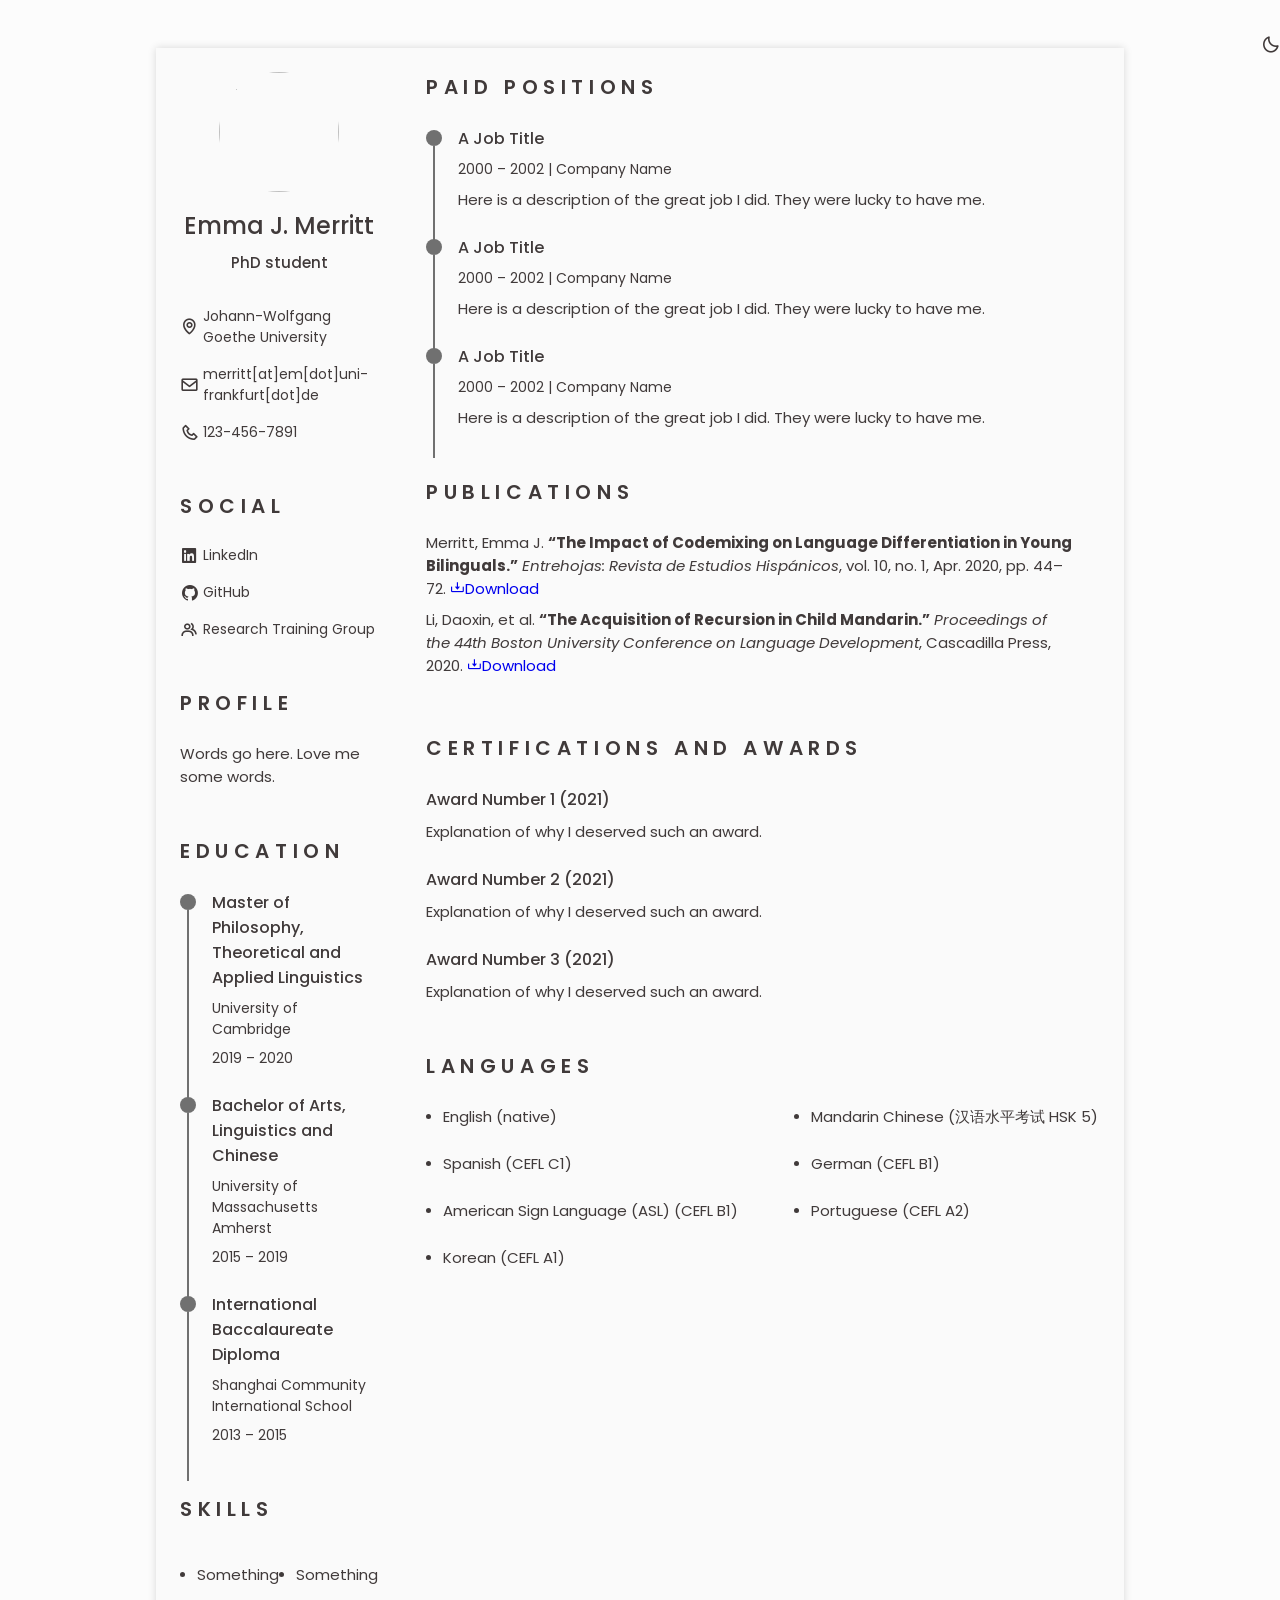
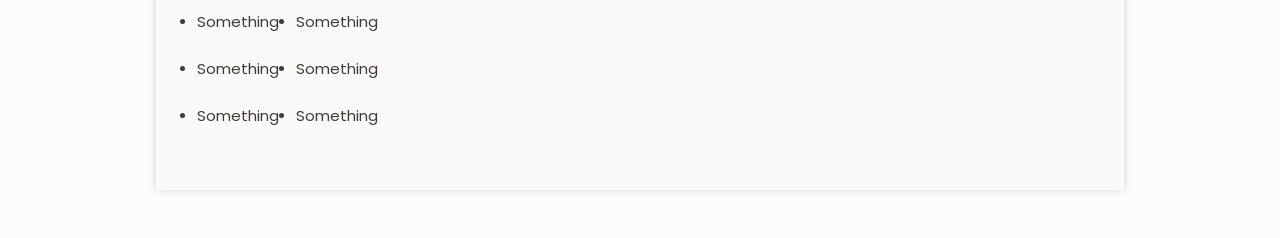
==== index.html @ 410fd9c3 "deleted assets folder" ====
<!DOCTYPE html>
  <html lang="en">
  <head>
    <meta charset="utf-8">
    <meta name="viewport" content="width=device-width, initial-scale= ">
    <!--BOX ICONS-->
    <link rel="stylesheet" href="https://cdn.jsdelivr.net/npm/boxicons@latest/css/boxicons.min.css">

    <!--LOCAL CSS-->
    <link rel="stylesheet" href="style.css">

    <!--GOOGLE FONTS-->
    <link rel="stylesheet" href="https://fonts.googleapis.com/css?family=Sofia">

    <title>Emma J. Merritt</title>
  </head>
  <body>
    <!---HEADER------->
    <header class="l-header" id="header">
      <nav class="nav bd-container">
        <a href="#" class="nav__logo">Emma J. Merritt</a>
        <!--NAV MENU-->
        <div class="nav__menu" id="nav-menu">
          <ul class="nav__list">

            <li class="nav__item">
              <a href="#home" class="nav__link active-link">
                <i class='bx bx-home nav__icon' ></i>Home
              </a>
            </li>

            <li class="nav__item">
              <a href="#profile" class="nav__link">
                <i class='bx bx-user nav__icon'></i>Profile
              </a>
            </li>

            <li class="nav__item">
              <a href="#education" class="nav__link">
                <i class='bx bx-book-bookmark nav__icon'></i>Education
              </a>
            </li>
            <li class="nav__item">
              <a href="#skills" class="nav__link">
                <i class='bx bx-receipt nav__icon' ></i>Skills
              </a>
            </li>

            <li class="nav__item">
              <a href="#experience" class="nav__link">
                <i class='bx bx-briefcase-alt nav__icon' ></i>Experience
              </a>
            </li>

            <li class="nav__item">
              <a href="#certificates" class="nav__link">
                <i class='bx bx-award nav__icon' ></i>Certificates
              </a>
            </li>

            <li class="nav__item">
              <a href="#references" class="nav__link">
                <i class='bx bx-link-external nav__icon' ></i>References
              </a>
            </li>
          </ul>
        </div>

        <div class="nav__toggle" id="nav-toggle">
          <i class='bx bx-grid-alt' ></i>
        </div>
      </nav>
    </header>

    <main class="1-main bd-container">
      <!---everything within div.resume goes into the PDF--->
      <div class="resume">
        <div class="resume__left">
          <!---HOME--->
            <section class="home" id="home">
              <div class="home__container section bd-grid">
                <div class="home__data bd-grid">
                  <img src="sheep.jpg" alt="" class="home__img">
                  <h1 class="home__title">Emma J. Merritt</h1>
                  <h3 class="home__profession">PhD student</h3>
                  <!---button--->
                  <div>
                    <a download="" href="Merritt_CV.pdf" class="home__button-mobile">Download</a>
                  </div>
                </div>

                <div class="home__address bd-grid">
                  <span class="home__information">
                    <i class="bx bx-map home__icon"></i>Johann-Wolfgang Goethe University
                  </span>
                  <span class="home__information">
                    <i class="bx bx-envelope home__icon"></i>merritt[at]em[dot]uni-frankfurt[dot]de
                  </span>
                  <span class="home__information">
                    <i class="bx bx-phone home__icon"></i>123-456-7891
                  </span>
                </div>
              </div>
            </section>

          <i class="bx bx-moon change-theme" title="theme" id="theme-button"></i>

          <!---SOCIAL--->
          <section class="social section">
            <h2 class="section-title">SOCIAL</h2>
            <div class="social__container bd-grid">
              <a href="" target="_blank" class="social__link">
                <i class="bx bxl-linkedin-square social__icon"></i>LinkedIn
              </a>
              <a href="" target="_blank" class="social__link">
                <i class='bx bxl-github social__icon'></i>GitHub
              </a>
              <a href="https://nominal-modification.de/" target="_blank" class="social__link">
                <i class='bx bx-group social__icon'></i>Research Training Group
              </a>
            </div>
          </section>
          <!---PROFILE--->
          <section class="profile section" id="profile">
            <h2 class="section-title">Profile</h2>
            <p class="profile__description">Words go here. Love me some words.</p>
          </section>

          <!---EDUCATION--->
          <section class="education section" id="education">
            <h2 class="section-title">Education</h2>
            <div class="education__container bd-grid">
              <div class="education__content">
                <div class="education__time">
                  <span class="education__rounder"></span>
                  <span class="education__line"></span>
                </div>

                <div class="education__data bd-grid">
                  <h3 class = "education__title">Master of Philosophy, Theoretical and Applied Linguistics</h3>
                  <span class="education__place">University of Cambridge</span>
                  <span class="education__year">2019 – 2020</span>
                </div>
              </div>

              <div class="education__content">
                <div class="education__time">
                  <span class="education__rounder"></span>
                  <span class="education__line"></span>
                </div>

                <div class="education__data bd-grid">
                  <h3 class = "education__title">Bachelor of Arts, Linguistics and Chinese</h3>
                  <span class="education__place">University of Massachusetts Amherst</span>
                  <span class="education__year">2015 – 2019</span>
                </div>
              </div>

              <div class="education__content">
                <div class="education__time">
                  <span class="education__rounder"></span>
                  <span class="education__line"></span>
                </div>

                <div class="education__data bd-grid">
                  <h3 class = "education__title">International Baccalaureate Diploma</h3>
                  <span class="education__place">Shanghai Community International School</span>
                  <span class="education__year">2013 – 2015</span>
                </div>
              </div>
            </div>
          </section>
          <!---SKILLS--->
          <section class="skills section" id="skills">
            <h2 class="section-title">Skills</h2>

            <div class="skills__content bd-grid">
              <ul class="skills__data">
                <li class="skills__name">
                  <span class="skills__circle"></span>Something
                </li>

                <li class="skills__name">
                  <span class="skills__circle"></span>Something
                </li>

                <li class="skills__name">
                  <span class="skills__circle"></span>Something
                </li>

                <li class="skills__name">
                  <span class="skills__circle"></span>Something
                </li>
                </ul>

                <ul class="skills__data">
                  <li class="skills__name">
                    <span class="skills__circle"></span>Something
                  </li>

                  <li class="skills__name">
                    <span class="skills__circle"></span>Something
                  </li>

                  <li class="skills__name">
                    <span class="skills__circle"></span>Something
                  </li>

                  <li class="skills__name">
                    <span class="skills__circle"></span>Something
                  </li>
                  </ul>
              </div>
          </section>

        </div>
        <div class="resume__right">
          <!---EXPERIENCE--->
          <section class="experience section" id="experience">
            <h2 class="section-title">Paid Positions</h2>

            <div class="experience__container bd-grid">
              <div class="experience__content">
                <div class="experience__time">
                  <span class="experience__rounder"></span>
                  <span class="experience__line"></span>
                </div>
                <div class="experience__data bd-grid">
                  <h3 class="experience__title">A Job Title</h3>
                  <span class="experience__company">2000 – 2002 | Company Name</span>
                  <p class="experience__description">Here is a description of the great job I did. They were lucky to have me.</p>
                </div>
              </div>
              <div class="experience__content">
                <div class="experience__time">
                  <span class="experience__rounder"></span>
                  <span class="experience__line"></span>
                </div>

                <div class="experience__data bd-grid">
                  <h3 class="experience__title">A Job Title</h3>
                  <span class="experience__company">2000 – 2002 | Company Name</span>
                  <p class="experience__description">Here is a description of the great job I did. They were lucky to have me.</p>
                </div>
              </div>

              <div class="experience__content">
                <div class="experience__time">
                  <span class="experience__rounder"></span>
                  <span class="experience__line"></span>
                </div>

                <div class="experience__data bd-grid">
                  <h3 class="experience__title">A Job Title</h3>
                  <span class="experience__company">2000 – 2002 | Company Name</span>
                  <p class="experience__description">Here is a description of the great job I did. They were lucky to have me.</p>
                </div>
              </div>
            </div>
          </section>

          <!---PUBLICATIONS--->
          <section class="publications section" id="publications">
            <h2 class="section-title">Publications</h2>

            <div class="publications__container">
              <div class="publications__content">
                <p class="publications__citation">Merritt, Emma J. <b>“The Impact of Codemixing on Language Differentiation in Young Bilinguals.”</b> <i>Entrehojas: Revista de Estudios Hispánicos</i>, vol. 10, no. 1, Apr. 2020, pp. 44–72.
                <a href="https://ojs.lib.uwo.ca/index.php/entrehojas/article/view/10503"><i class='bx bx-download'></i>Download</a></p>
              </div>

              <div class="publications__content">
                <p class="publications__citation">Li, Daoxin, et al. <b>“The Acquisition of Recursion in Child Mandarin.”</b> <i>Proceedings of the 44th Boston University Conference on Language Development</i>, Cascadilla Press, 2020.
                <a href="https://www.lingref.com/bucld/44/BUCLD44-24.pdf"><i class='bx bx-download'></i>Download</a></p>
              </div>
            </div>
          </section>

          <!---CERTIFICATES--->
          <section class="certificates section" id="certificates">
            <h2 class="section-title">Certifications and Awards</h2>

            <div class="certificate__container bd-grid">
              <div class="certificate__content">
                <h3 class="certificate__title">Award Number 1 (2021)</h3>
                <p class="certificate__description">Explanation of why I deserved such an award.</p>
              </div>

              <div class="certificate__content">
                <h3 class="certificate__title">Award Number 2 (2021)</h3>
                <p class="certificate__description">Explanation of why I deserved such an award.</p>
              </div>

              <div class="certificate__content">
                <h3 class="certificate__title">Award Number 3 (2021)</h3>
                <p class="certificate__description">Explanation of why I deserved such an award.</p>
              </div>
            </div>
          </section>


          <!---LANGUAGES--->
          <section class="languages section" id="languages">
            <h2 class="section-title">Languages</h2>

            <div class="languages__container">
              <ul class="languages__content bd-grid">
                <li class="languages__name">
                  <span class="languages__circle"></span>English (native)
                </li>
                <li class="languages__name">
                  <span class="languages__circle"></span>Mandarin Chinese (汉语水平考试 HSK 5)
                </li>
                <li class="languages__name">
                  <span class="languages__circle"></span>Spanish (CEFL C1)
                </li>
                <li class="languages__name">
                  <span class="languages__circle"></span>German (CEFL B1)
                </li>
                <li class="languages__name">
                  <span class="languages__circle"></span>American Sign Language (ASL) (CEFL B1)
                </li>
                <li class="languages__name">
                  <span class="languages__circle"></span>Portuguese (CEFL A2)
                </li>
                <li class="languages__name">
                  <span class="languages__circle"></span>Korean (CEFL A1)
                </li>
              </ul>
            </div>
          </section>
        </div>
      </div>
    </main>
    <!--SCROLL TOP-->
    <a href="#" class="scrolltop" id="scroll-top">
      <i class='bx bxs-arrow-to-top scrolltop__icon'></i>
    </a>
    <!--HTML TO PDF CONVERT-->
    <script src=""></script>
    <!--MAIN JAVASCRIPT-->
    <script src="main.js"></script>
  </body>

  <!--THANKS TO GITHUB USER @bedimcode FOR THE TUTORIAL AND ORIGINAL DESIGN https://www.youtube.com/watch?v=oYjseP_Qhv4-->
---- style.css ----
/*=========*/
/*====google fonts=====*/
@import url('https://fonts.googleapis.com/css2?family=Poppins:wght@400;500;600&display=swap');

/*=====css variables====*/
:root{
  --header-height: 3rem;

  /*====colors=====*/
  --title-color: #0b0a0;
  --text-color: #403a3a;
  --text-color-light: #707070;
  --container-color: #fafafa;
  --container-color-alt: #f0efef;
  --body-color: #fcfcfc;

  /*=====typography====*/
  --body-font: 'Poppins', sans-serif;
  --h1-font-size: 1.5rem;
  --h2-font-size: 1.25rem;
  --h3-font-size: 1rem;
  --normal-font-size: .938rem;
  --small-font-size: .875rem;
  --smaller-font-size: .813rem;

  /*====font weights=====*/
  --font-medium: 500;
  --font-semi-bold: 600;

  /*====margins=====*/
  --mb-1: .5rem;
  --mb-2: 1rem;
  --mb-3: 1.5rem;

  /*====z index=====*/
  --z-tooltip: 10;
  --z-fixed: 100;
}

/*====BASE=====*/
*,::before,::after{
  box-sizing: border-box;
}

html{
  scroll-behavior: smooth;
}

/*=========dark mode variables=======*/
body.dark-theme{
  --title-color: #f2f2f2;
  --text-color: #bfbfbf;
  --container-color: #212121;
  --container-color-alt: #181616;
  --body-color: #2b2b2b;
}

/*=========CHANGE THEME BUTTON=======*/
.change-theme{
  position: absolute;
  right: 0;
  top: 2.2rem;
  display: flex;
  color: var(--text-color);
  font-size: 1.2rem;
  cursor: pointer;
}

.change-theme:hover{
  color: var(--title-color);
}

/*=====PDF modifications====*/
body{
  margin: 0 0 var(--header-height) 0;
  padding: 0;
  font-family: var(--body-font);
  font-size: var(--normal-font-size);
  background-color: var(--body-color);
  color: var(--text-color);
}

h1, h2,h3, u1,p{
  margin: 0;
}

h1, h2, h3{
  color: var(--title-color);
  font-weight: var(--font-medium);
}

ul{
  padding: 0;
  list-style: none;
}

a{
  text-decoration: none;
}

img{
  max-width: 100%;
  height: auto;
}

/*====CSS class=====*/
.section{
  padding: 1.5rem 0;
}

.section-title{
  font-size: var(--h2-font-size);
  color: var(--title-color);
  font-weight: var(--font-semi-bold);
  text-transform: uppercase;
  letter-spacing: .35rem;
  text-align: center;
  margin-bottom: var(--mb-3);
}

/*====layout=====*/
.bd-container{
  max-width: 968px;
  width: calc(100% - 3rem);
  margin-left: var(--mb-3);
  margin-right: var(--mb-3);
}

.bd-grid{
  display: grid;
  gap: 1.5rem;
}

.l-header{
  width: 100%;
  position: fixed;
  bottom: 0;
  left: 0;
  z-index: var(--z-fixed);
  background-color: var(--body-color);
  box-shadow: 0 -1px 4px rgba(0,0,0,.1);
  transition: .3s;
}

/*====nav=====*/
.nav{
  height: var(--header-height);
  display: flex;
  justify-content: space-between;
  align-items: center;
}

@media screen and (max-width: 968px){
  .nav__menu{
    position: fixed;
    bottom: -100%;
    left: 0;
    width: 100%;
    padding: 2rem 1.5rem;
    background-color: var(--body-color);
    box-shadow: 0 1px 4px rgba(0,0,0,.1);
    border-radius: 1rem 1rem 0 0;
    z-index: var(--z-fixed);
    transition: .3s;
  }
}

.nav__logo,
.nav__toggle{
  color: var(--title-color);
  font-weight: var(--font-medium);
}

.nav__toggle{
  font-size: 1.2rem;
  cursor: pointer;
}

.nav__item{
  text-align: center;
}

.nav__list{
  display: grid;
  grid-template-columns: repeat(3, 1fr);
  gap: 2rem;
}

.nav__link{
  display: flex;
  flex-direction: column;
  font-size: var(--smaller-font-size);
  color: var(--text-color-light);
  font-weight: var(--font-medium);
}

.nav__link:hover{
  color: var(--title-color);
}

.nav__icon{
  font-size: 1.2rem;
  margin-bottom: var(--mb-1);
}

/*=====show menu====*/
.show-menu{
  bottom: var(--header-height);
}

/*=====active link====*/
.active-link{
  color: var(--title-color);
}

/*=====home====*/
.home{
  position: relative;
}

.home__container{
  gap: 3rem;
}

.home__data{
  gap: .5rem;
  text-align: center;
}

.home__img{
  width: 120px;
  height: 120px;
  border-radius: 50%;
  justify-self: center;
  margin-bottom: var(--mb-1)
}

.home__title{
  font-size: var(--h1-font-size);
}

.home__profession{
  font-size: var(--normal-font-size);
  margin-bottom: var(--mb-);
}

.home__address{
  gap: 1rem;
}

.home__information{
  display: flex;
  align-items: center;
  font-size: var(--small-font-size);
}

.home__icon{
  font-size: 1.2rem;
  margin-right: .25rem;
}

.home__button-mobile{
  display: inline-block;
  border: 2px solid var(--text-color);
  color: var(--title-color);
  padding: 1rem 2rem;
  border-radius: .25rem;
  transition: .3s;
  font-weight: var(--font-medium);
  margin-top: var(--mb-3);
}

.home__button-mobile:hover{
  background-color: var(--text-color);
  color: var(--container-color);
}

/*=====social====*/
.social__container{
  grid-template-columns: max-content;
  gap: 1rem;
}

.social__link{
  display: inline-flex;
  align-items: center;
  font-size: var(--small-font-size);
  color: var(--text-color);
}

.social__link:hover{
  color: var(--title-color);
}

.social__icon{
  font-size: 1.2rem;
  margin-right: .25rem;
}

/*=====profile====*/
.profile__description{
  text-align: center;
}

/*=====education====*/
.education__content,
.experience__content{
  display: flex;
}

.education__time,
.experience__time{
  padding-right: 1rem;
}

.education__rounder,
.experience__rounder{
  position: relative;
  display: block;
  width: 16px;
  height: 16px;
  background-color: var(--text-color-light);
  border-radius: 50%;
  margin-top: .25rem;
}

.education__line,
.experience__line{
  display: block;
  width: 2px;
  height: 110%;
  background-color: var(--text-color-light);
  transform: translate(7px, 0);
}

.education__place,
.experience__company{
  font-size: var(--small-font-size);
  color: var(--title-color);
}

.education__data,
.experience__data{
  gap: .5rem;
}

.education__title,
.experience__title{
  font-size: var(--h3-font-size);
}

.education__year{
  font-size: var(--small-font-size);
}

/*=====skills and languages====*/
.skills__content,
.languages__content{
  grid-template-columns: repeat(2, 1fr);
  gap: 0;
}

.skills__name,
.languages__name{
  display: flex;
  align-items: center;
  margin-bottom: var(--mb-3);
}

.skills__circle,
.languages__circle{
  display: inline-block;
  width: 5px;
  height: 5px;
  background-color: var(--text-color);
  border-radius: 50%;
  margin-right: .75rem;
}

/*=====certificates====*/
.certificate__title{
  font-size: var(--h3-font-size);
  margin-bottom: var(--mb-1);
}

/*=====publications====*/
.publications__content{
  font-size: var(--normal-font-size);
  margin-bottom: var(--mb-1);
  margin-right: 1.5rem;
}

/*=====scrolltop====*/
.scrolltop{
  position: fixed;
  right: 1rem;
  bottom: -20%;
  display: flex;
  justify-content: center;
  align-items: center;
  padding: .3rem;
  background-color: var(--container-color-alt);
  border-radius: .4rem;
  z-index: var(--z-tooltip);
  transition: .4s;
  visibility: hidden;
}

.scrolltop__icon{
  font-size: 1.2rem;
  color: var(--text-color);
}

.show-scroll{
  visibility: visible;
  bottom: 5rem;
}

/*=======Media=====*/
@media screen and (max-width: 320px){
  .nav__list{
    grid-template-columns: repeat(2, 1fr);
    gap: 1rem, .5rem;
  }
}

@media screen and (min-width: 968px){
  body{
    margin: 3rem 0;
  }

  .bd-container{
    margin-left: auto;
    margin-right: auto;
  }

  .l-header,
  .scrolltop{
    display: none;
  }

  .resume{
    display: grid;
    grid-template-columns: .5fr 1fr;
    background-color: var(--container-color);
    box-shadow: 0 0 8px rgba(13,12,12,.15)
  }

  .resume__left{
    background-color: var(--container-color);
  }

  .resume__left,
  .resume__right{
    padding: 0 1.5rem;
  }

  .section-title,
  .profile__description{
    text-align: initial;
  }

  .home__container{
    gap: 1.5rem;
  }

  .home__button-mobile{
    display: none;
  }

  .languages__content{
    grid-template-columns: repeat(2,max-content);
    column-gap: 3.5rem;
  }

}
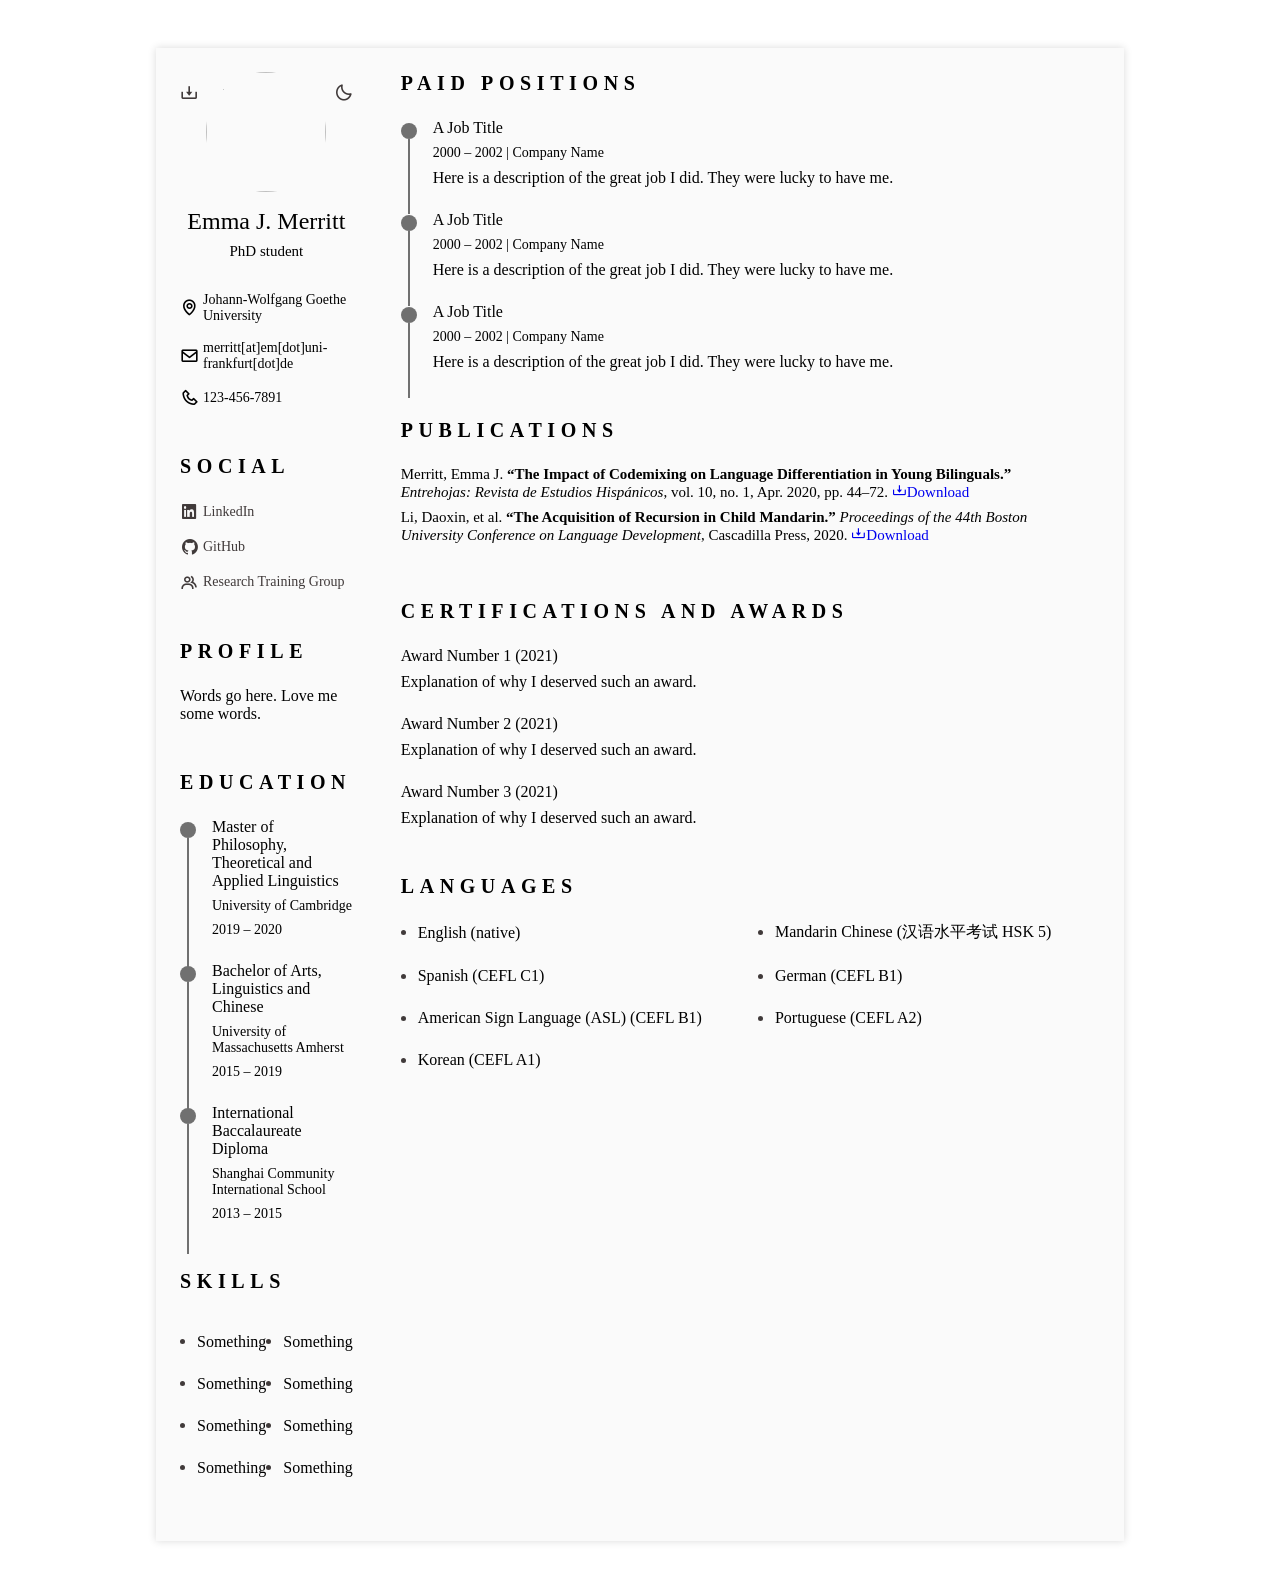
==== commit e83f2fce: "added CSS variables for printed version" ====
--- a/index.html
+++ b/index.html
@@ -101,9 +101,12 @@
                   </span>
                 </div>
               </div>
+              <!---DARK MODE BUTTON--->
+              <i class="bx bx-moon change-theme" title="theme" id="theme-button"></i>
+
+              <!---DOWNLOAD BUTTON--->
+              <i class="bx bx-download generate-pdf" title="Generate PDF" id="resume"></i>
             </section>
-
-          <i class="bx bx-moon change-theme" title="theme" id="theme-button"></i>
 
           <!---SOCIAL--->
           <section class="social section">
--- a/style.css
+++ b/style.css
@@ -70,7 +70,113 @@
   color: var(--title-color);
 }
 
+/*=====Font size variables====*/
+body.scale-cv{
+  --h1-font-size: .938rem;
+  --h2-font-size: .938rem;
+  --h3-font-size: .875rem;
+  --normal-font-size: .813rem;
+  --small-font-size: .75rem;
+  --smaller-font-size: .688rem;
+}
+
+/*=====Generate PDF button====*/
+.generate-pdf{
+  display: none;
+  position: absolute;
+  top: 2.2rem;
+  left: 0;
+  font-size: 1.2rem;
+  color: var(--text-color);
+  cursor: pointer;
+}
+
+.generate-pdf:hover{
+  color: var(--title-color);
+}
+
 /*=====PDF modifications====*/
+.scale-cv .change-theme,
+.scale-cv .generate-pdf{
+  display: none;
+}
+
+.scale-cv .bd-container{
+  max-width: 595px;
+}
+
+.scale-cv .section{
+  padding: 1.5rem 0 .80rem;
+}
+
+.scale-cv .section-title{
+  margin-bottom: .75rem;
+}
+
+.scale-cv .resume__left,
+.scale-cv .resume__right{
+  padding: 0 1rem;
+}
+
+.scale-cv .home__img{
+  width: 90px;
+  height: 90px;
+}
+
+.scale-cv .home__container{
+  gap: 1.5rem;
+}
+
+.scale-cv .home__data{
+  gap: .25rem;
+}
+
+.scale-cv .home__address,
+.scale-cv .social__container{
+  gap:.75rem;
+}
+
+.scale-cv .home__icon,
+.scale-cv .social__icon{
+  font-size: 1rem;
+}
+
+.scale-cv .education__container,
+.scale-cv .experience__container,
+.scale-cv .certificate__container{
+  gap: 1rem;
+}
+
+.scale-cv .education__time,
+.scale-cv .experience__time{
+  padding-right: .5rem;
+}
+
+.scale-cv .education__rounder,
+.scale-cv .experience__rounder{
+  width: 11px;
+  height: 11px;
+  margin-top: .22rem;
+}
+
+.scale-cv .education__line,
+.scale-cv .experience__line{
+  width: 1px;
+  height: 110%;
+  transform: translate(5px, 0);
+}
+
+.scale-cv .education__data,
+.scale-cv .experience__data{
+  gap: .25rem;
+}
+
+.scale-cv .skills__name{
+  margin-bottom: var(--mb-1);
+}
+
+.scale-cv .
+
 body{
   margin: 0 0 var(--header-height) 0;
   padding: 0;
@@ -455,6 +561,10 @@
     padding: 0 1.5rem;
   }
 
+  .generate-pdf{
+    display: inline-block;
+  }
+
   .section-title,
   .profile__description{
     text-align: initial;
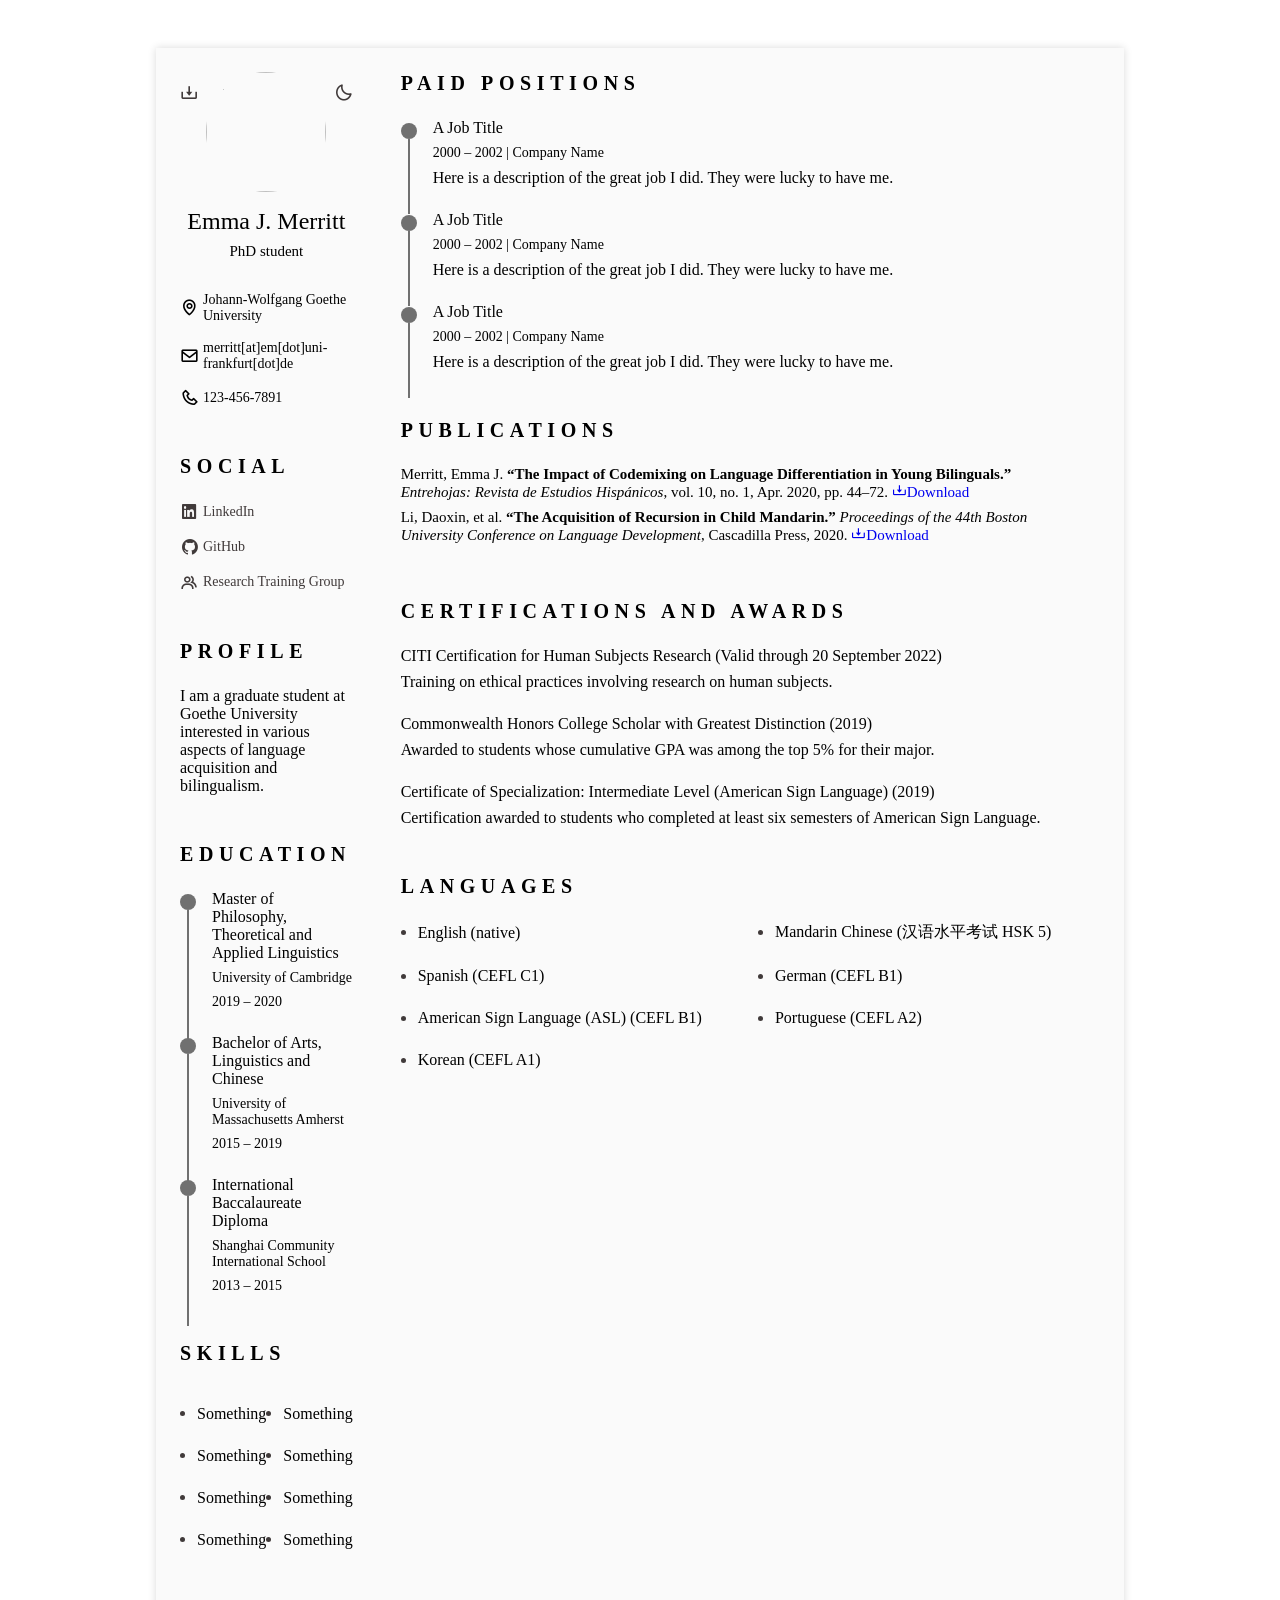
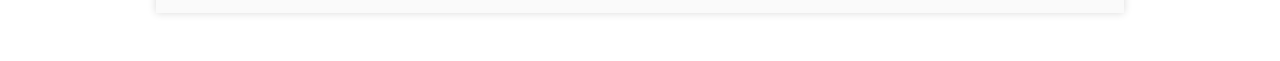
==== commit 97741c1c: "added certificates" ====
--- a/index.html
+++ b/index.html
@@ -126,7 +126,7 @@
           <!---PROFILE--->
           <section class="profile section" id="profile">
             <h2 class="section-title">Profile</h2>
-            <p class="profile__description">Words go here. Love me some words.</p>
+            <p class="profile__description">I am a graduate student at Goethe University interested in various aspects of language acquisition and bilingualism.</p>
           </section>
 
           <!---EDUCATION--->
@@ -285,18 +285,18 @@
 
             <div class="certificate__container bd-grid">
               <div class="certificate__content">
-                <h3 class="certificate__title">Award Number 1 (2021)</h3>
-                <p class="certificate__description">Explanation of why I deserved such an award.</p>
+                <h3 class="certificate__title">CITI Certification for Human Subjects Research (Valid through 20 September 2022)</h3>
+                <p class="certificate__description">Training on ethical practices involving research on human subjects.</p>
               </div>
 
               <div class="certificate__content">
-                <h3 class="certificate__title">Award Number 2 (2021)</h3>
-                <p class="certificate__description">Explanation of why I deserved such an award.</p>
+                <h3 class="certificate__title">Commonwealth Honors College Scholar with Greatest Distinction (2019)</h3>
+                <p class="certificate__description">Awarded to students whose cumulative GPA was among the top 5% for their major.</p>
               </div>
 
               <div class="certificate__content">
-                <h3 class="certificate__title">Award Number 3 (2021)</h3>
-                <p class="certificate__description">Explanation of why I deserved such an award.</p>
+                <h3 class="certificate__title">Certificate of Specialization: Intermediate Level (American Sign Language) (2019)</h3>
+                <p class="certificate__description">Certification awarded to students who completed at least six semesters of American Sign Language.</p>
               </div>
             </div>
           </section>
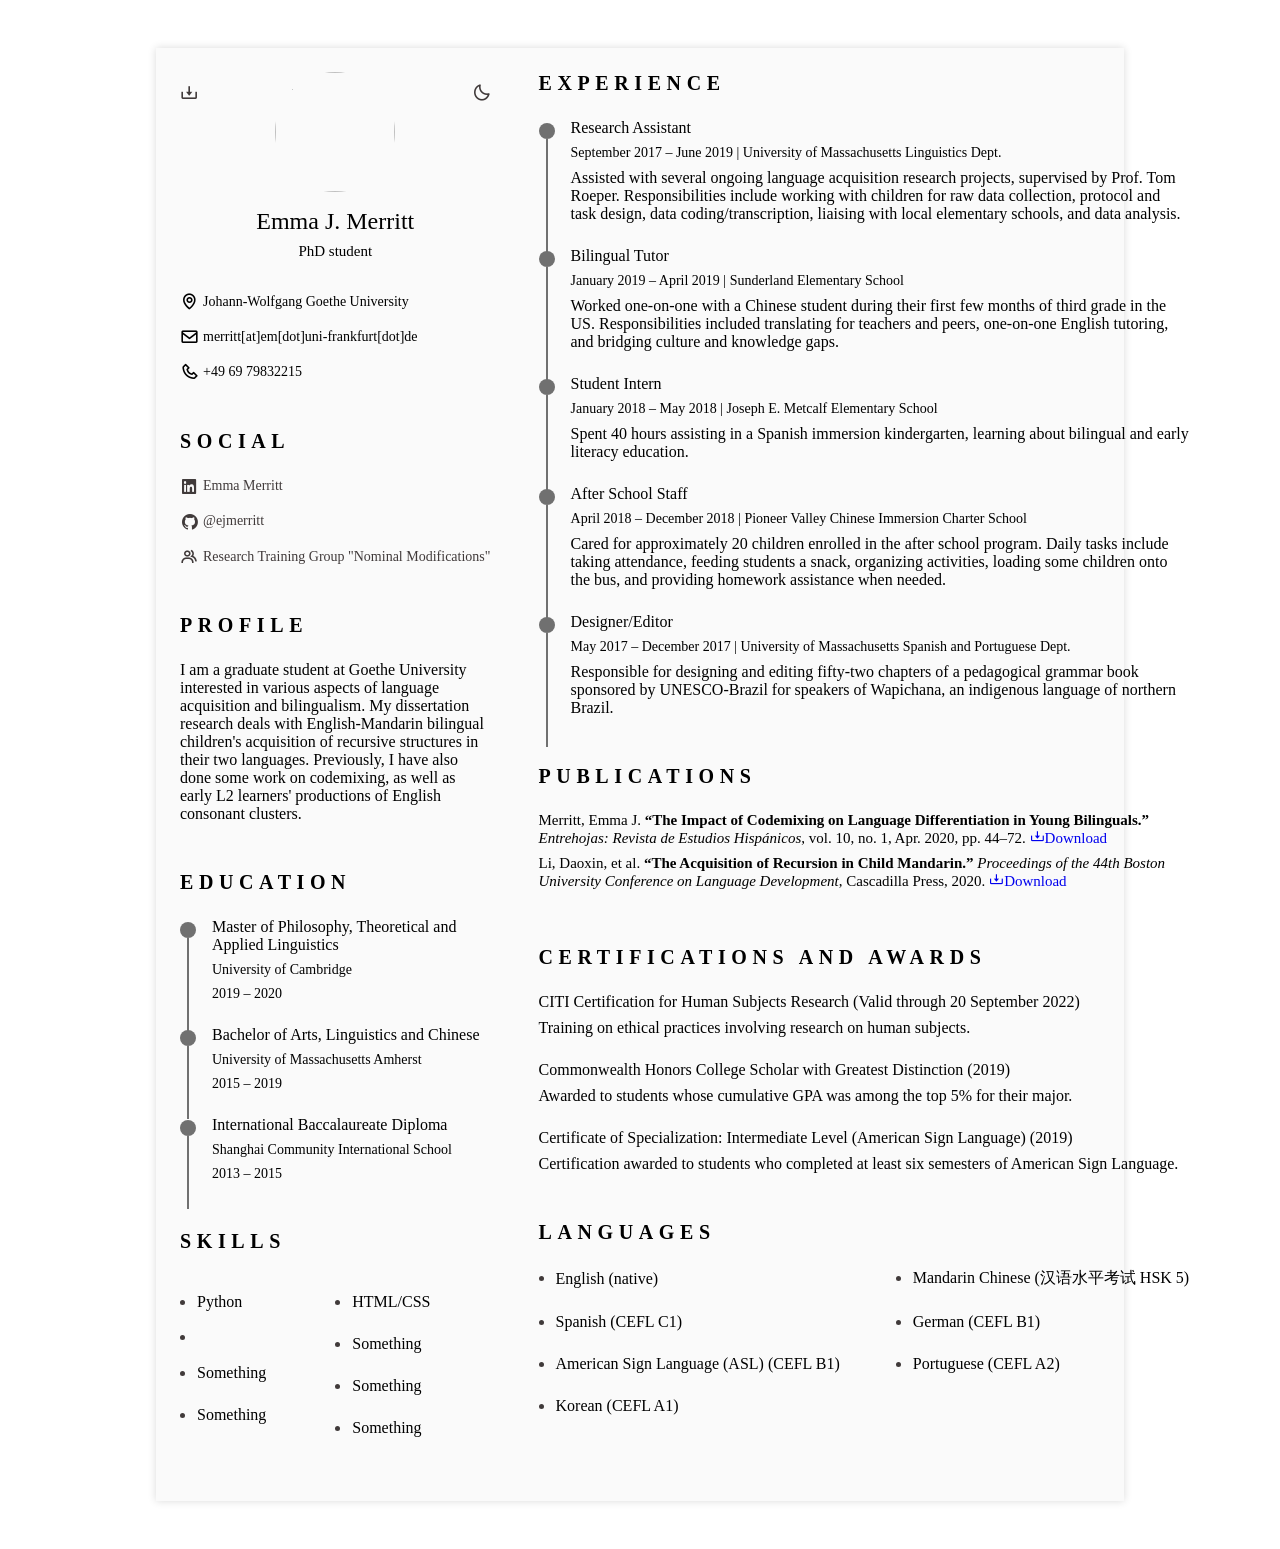
==== commit 5a10a086: "added past jobs and profile" ====
--- a/index.html
+++ b/index.html
@@ -97,7 +97,7 @@
                     <i class="bx bx-envelope home__icon"></i>merritt[at]em[dot]uni-frankfurt[dot]de
                   </span>
                   <span class="home__information">
-                    <i class="bx bx-phone home__icon"></i>123-456-7891
+                    <i class="bx bx-phone home__icon"></i>+49 69 79832215
                   </span>
                 </div>
               </div>
@@ -113,20 +113,20 @@
             <h2 class="section-title">SOCIAL</h2>
             <div class="social__container bd-grid">
               <a href="" target="_blank" class="social__link">
-                <i class="bx bxl-linkedin-square social__icon"></i>LinkedIn
+                <i class="bx bxl-linkedin-square social__icon"></i>Emma Merritt
               </a>
               <a href="" target="_blank" class="social__link">
-                <i class='bx bxl-github social__icon'></i>GitHub
+                <i class='bx bxl-github social__icon'></i>@ejmerritt
               </a>
               <a href="https://nominal-modification.de/" target="_blank" class="social__link">
-                <i class='bx bx-group social__icon'></i>Research Training Group
+                <i class='bx bx-group social__icon'></i>Research Training Group "Nominal Modifications" 
               </a>
             </div>
           </section>
           <!---PROFILE--->
           <section class="profile section" id="profile">
             <h2 class="section-title">Profile</h2>
-            <p class="profile__description">I am a graduate student at Goethe University interested in various aspects of language acquisition and bilingualism.</p>
+            <p class="profile__description">I am a graduate student at Goethe University interested in various aspects of language acquisition and bilingualism. My dissertation research deals with English-Mandarin bilingual children's acquisition of recursive structures in their two languages. Previously, I have also done some work on codemixing, as well as early L2 learners' productions of English consonant clusters.</p>
           </section>
 
           <!---EDUCATION--->
@@ -180,7 +180,11 @@
             <div class="skills__content bd-grid">
               <ul class="skills__data">
                 <li class="skills__name">
-                  <span class="skills__circle"></span>Something
+                  <span class="skills__circle"></span>Python
+                </li>
+
+                <li class="skills__name">
+                  <span class="skills__circle"></span>
                 </li>
 
                 <li class="skills__name">
@@ -190,15 +194,11 @@
                 <li class="skills__name">
                   <span class="skills__circle"></span>Something
                 </li>
-
-                <li class="skills__name">
-                  <span class="skills__circle"></span>Something
-                </li>
                 </ul>
 
                 <ul class="skills__data">
                   <li class="skills__name">
-                    <span class="skills__circle"></span>Something
+                    <span class="skills__circle"></span>HTML/CSS
                   </li>
 
                   <li class="skills__name">
@@ -220,7 +220,7 @@
         <div class="resume__right">
           <!---EXPERIENCE--->
           <section class="experience section" id="experience">
-            <h2 class="section-title">Paid Positions</h2>
+            <h2 class="section-title">Experience</h2>
 
             <div class="experience__container bd-grid">
               <div class="experience__content">
@@ -229,34 +229,60 @@
                   <span class="experience__line"></span>
                 </div>
                 <div class="experience__data bd-grid">
-                  <h3 class="experience__title">A Job Title</h3>
-                  <span class="experience__company">2000 – 2002 | Company Name</span>
-                  <p class="experience__description">Here is a description of the great job I did. They were lucky to have me.</p>
-                </div>
-              </div>
-              <div class="experience__content">
-                <div class="experience__time">
-                  <span class="experience__rounder"></span>
-                  <span class="experience__line"></span>
-                </div>
-
-                <div class="experience__data bd-grid">
-                  <h3 class="experience__title">A Job Title</h3>
-                  <span class="experience__company">2000 – 2002 | Company Name</span>
-                  <p class="experience__description">Here is a description of the great job I did. They were lucky to have me.</p>
-                </div>
-              </div>
-
-              <div class="experience__content">
-                <div class="experience__time">
-                  <span class="experience__rounder"></span>
-                  <span class="experience__line"></span>
-                </div>
-
-                <div class="experience__data bd-grid">
-                  <h3 class="experience__title">A Job Title</h3>
-                  <span class="experience__company">2000 – 2002 | Company Name</span>
-                  <p class="experience__description">Here is a description of the great job I did. They were lucky to have me.</p>
+                  <h3 class="experience__title">Research Assistant</h3>
+                  <span class="experience__company">September 2017 – June 2019 | University of Massachusetts Linguistics Dept.</span>
+                  <p class="experience__description">Assisted with several ongoing language acquisition research projects, supervised by Prof. Tom Roeper. Responsibilities include working with children for raw data collection, protocol and task design, data coding/transcription, liaising with local elementary schools, and data analysis.</p>
+                </div>
+              </div>
+              <div class="experience__content">
+                <div class="experience__time">
+                  <span class="experience__rounder"></span>
+                  <span class="experience__line"></span>
+                </div>
+
+                <div class="experience__data bd-grid">
+                  <h3 class="experience__title">Bilingual Tutor</h3>
+                  <span class="experience__company">January 2019 – April 2019 | Sunderland Elementary School</span>
+                  <p class="experience__description">Worked one-on-one with a Chinese student during their first few months of third grade in the US. Responsibilities included translating for teachers and peers, one-on-one English tutoring, and bridging culture and knowledge gaps.</p>
+                </div>
+              </div>
+
+              <div class="experience__content">
+                <div class="experience__time">
+                  <span class="experience__rounder"></span>
+                  <span class="experience__line"></span>
+                </div>
+
+                <div class="experience__data bd-grid">
+                  <h3 class="experience__title">Student Intern</h3>
+                  <span class="experience__company">January 2018 – May 2018 | Joseph E. Metcalf Elementary School</span>
+                  <p class="experience__description">Spent 40 hours assisting in a Spanish immersion kindergarten, learning about bilingual and early literacy education.</p>
+                </div>
+              </div>
+
+              <div class="experience__content">
+                <div class="experience__time">
+                  <span class="experience__rounder"></span>
+                  <span class="experience__line"></span>
+                </div>
+
+                <div class="experience__data bd-grid">
+                  <h3 class="experience__title">After School Staff</h3>
+                  <span class="experience__company">April 2018 – December 2018 | Pioneer Valley Chinese Immersion Charter School</span>
+                  <p class="experience__description">Cared for approximately 20 children enrolled in the after school program. Daily tasks include taking attendance, feeding students a snack, organizing activities, loading some children onto the bus, and providing homework assistance when needed.</p>
+                </div>
+              </div>
+
+              <div class="experience__content">
+                <div class="experience__time">
+                  <span class="experience__rounder"></span>
+                  <span class="experience__line"></span>
+                </div>
+
+                <div class="experience__data bd-grid">
+                  <h3 class="experience__title">Designer/Editor</h3>
+                  <span class="experience__company">May 2017 – December 2017 | University of Massachusetts Spanish and Portuguese Dept.</span>
+                  <p class="experience__description">Responsible for designing and editing fifty-two chapters of a pedagogical grammar book sponsored by UNESCO-Brazil for speakers of Wapichana, an indigenous language of northern Brazil.</p>
                 </div>
               </div>
             </div>
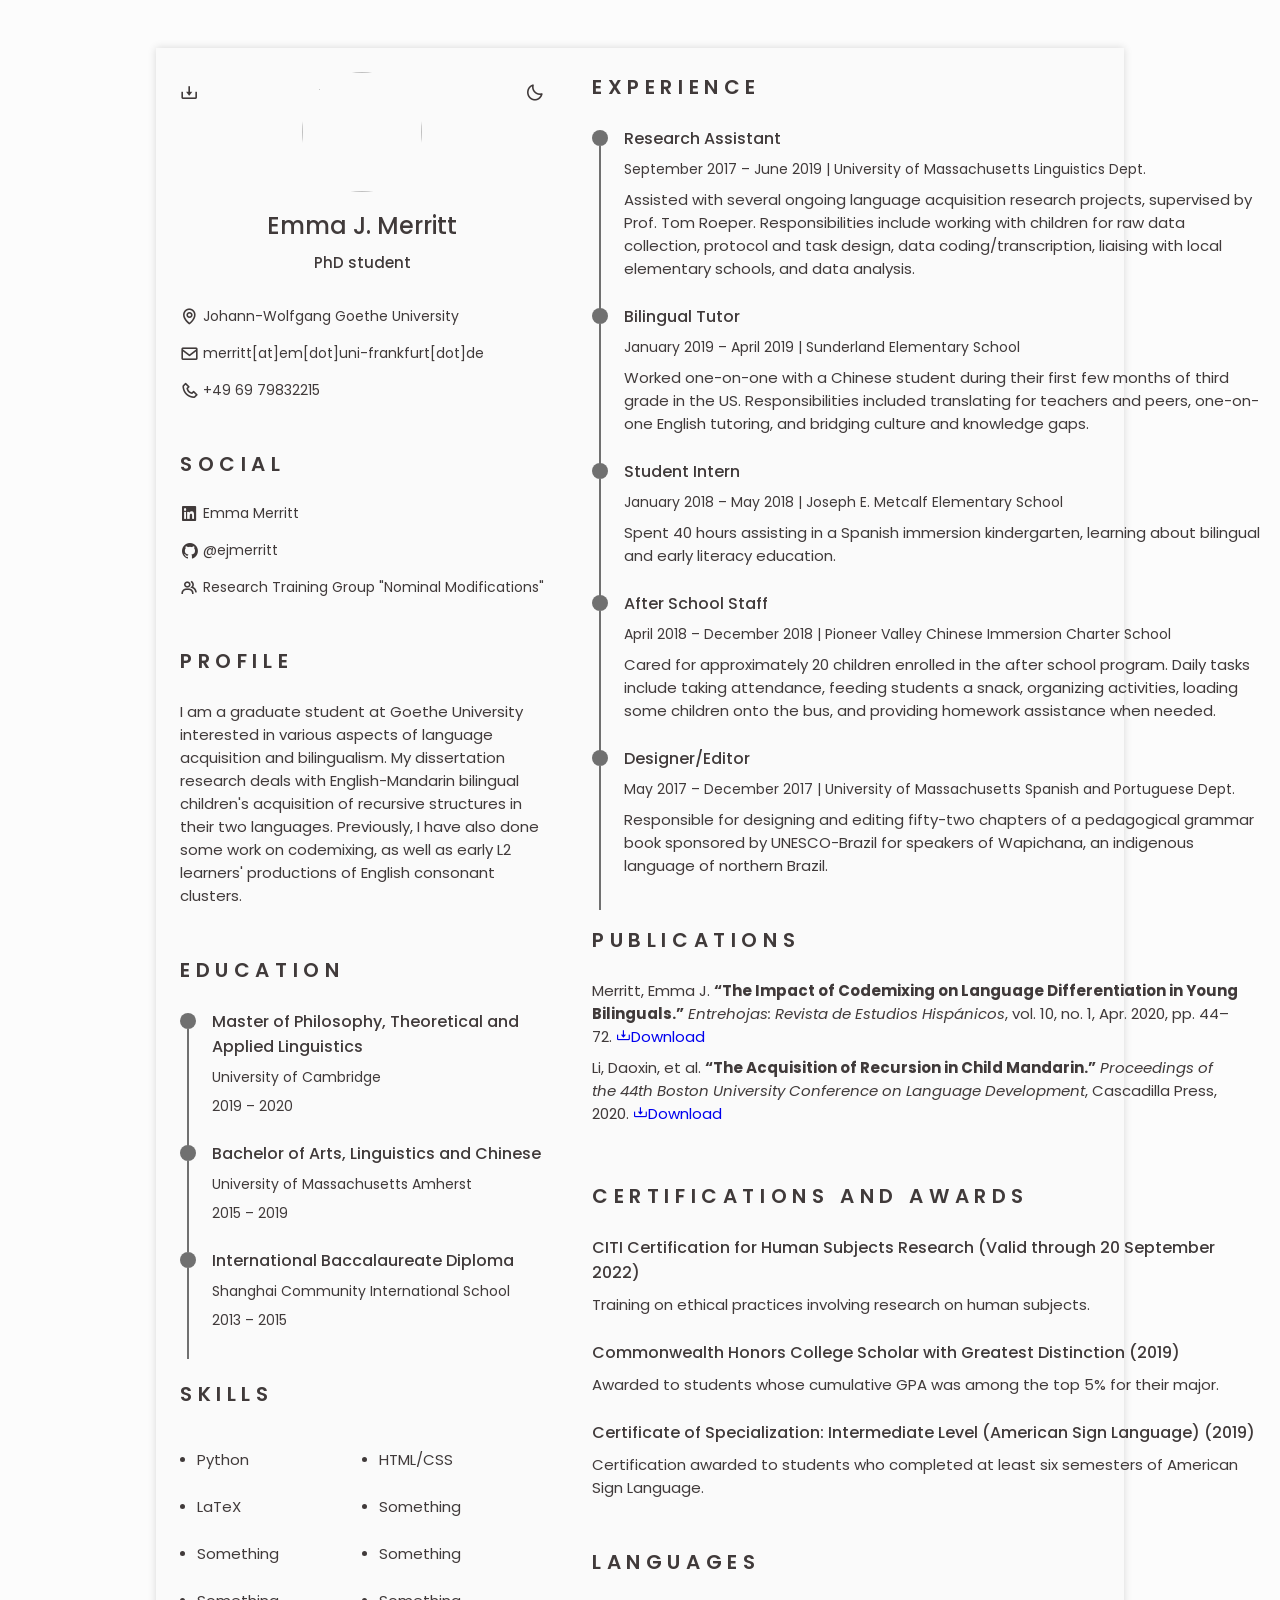
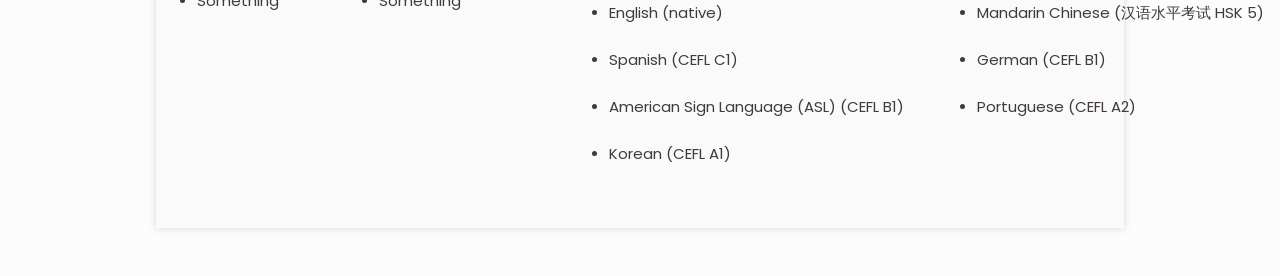
==== commit 1c92392c: "up to 1:13:30 but there are layout problems" ====
--- a/index.html
+++ b/index.html
@@ -74,7 +74,7 @@
 
     <main class="1-main bd-container">
       <!---everything within div.resume goes into the PDF--->
-      <div class="resume">
+      <div class="resume" id="area-cv">
         <div class="resume__left">
           <!---HOME--->
             <section class="home" id="home">
@@ -119,7 +119,7 @@
                 <i class='bx bxl-github social__icon'></i>@ejmerritt
               </a>
               <a href="https://nominal-modification.de/" target="_blank" class="social__link">
-                <i class='bx bx-group social__icon'></i>Research Training Group "Nominal Modifications" 
+                <i class='bx bx-group social__icon'></i>Research Training Group "Nominal Modifications"
               </a>
             </div>
           </section>
@@ -184,7 +184,7 @@
                 </li>
 
                 <li class="skills__name">
-                  <span class="skills__circle"></span>
+                  <span class="skills__circle"></span>LaTeX
                 </li>
 
                 <li class="skills__name">
@@ -366,7 +366,7 @@
       <i class='bx bxs-arrow-to-top scrolltop__icon'></i>
     </a>
     <!--HTML TO PDF CONVERT-->
-    <script src=""></script>
+    <script src="html2pdf.js"></script>
     <!--MAIN JAVASCRIPT-->
     <script src="main.js"></script>
   </body>
--- a/style.css
+++ b/style.css
@@ -174,8 +174,6 @@
 .scale-cv .skills__name{
   margin-bottom: var(--mb-1);
 }
-
-.scale-cv .
 
 body{
   margin: 0 0 var(--header-height) 0;
@@ -549,7 +547,7 @@
     display: grid;
     grid-template-columns: .5fr 1fr;
     background-color: var(--container-color);
-    box-shadow: 0 0 8px rgba(13,12,12,.15)
+    box-shadow: 0 0 8px rgba(13,12,12,.15);
   }
 
   .resume__left{
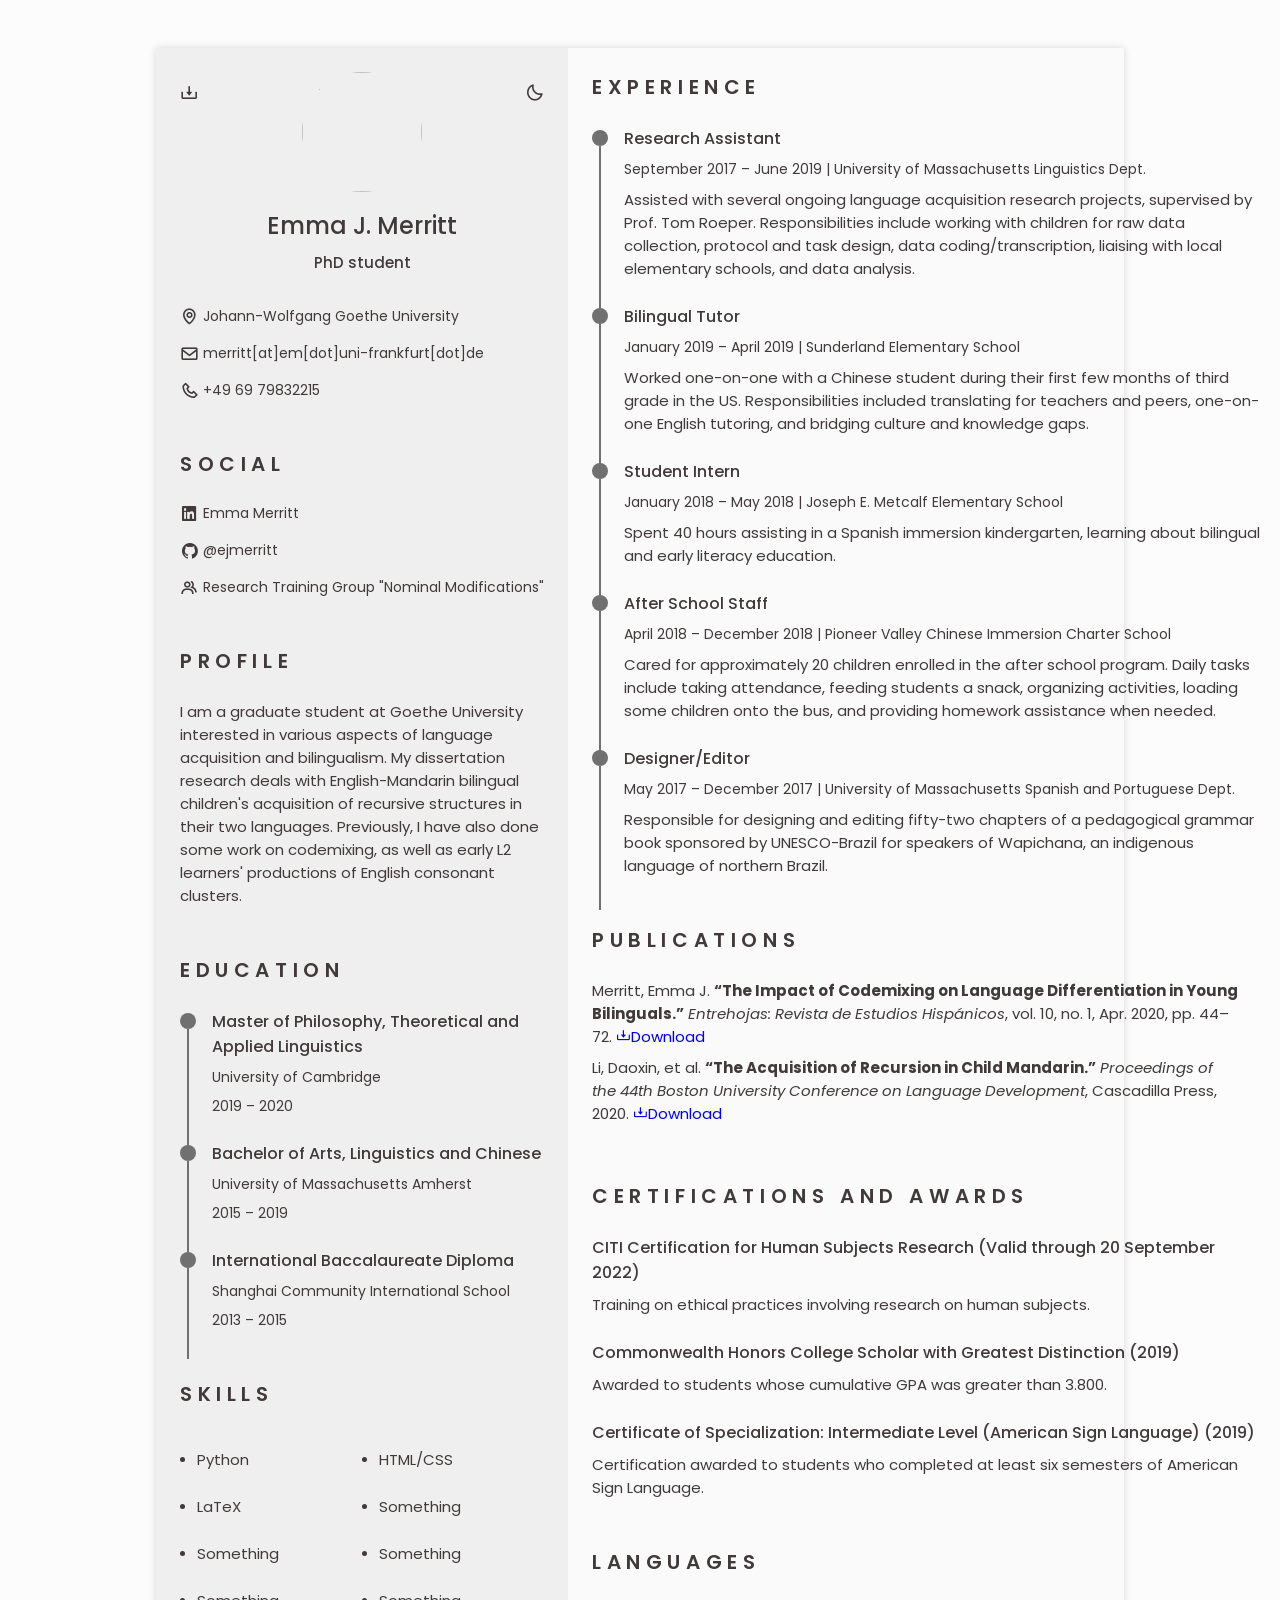
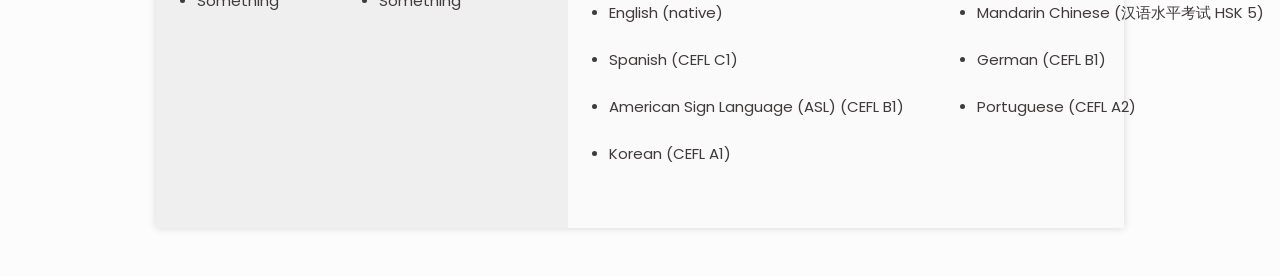
==== commit e81e0002: "still no idea whats wrong with text wrapping" ====
--- a/index.html
+++ b/index.html
@@ -105,7 +105,7 @@
               <i class="bx bx-moon change-theme" title="theme" id="theme-button"></i>
 
               <!---DOWNLOAD BUTTON--->
-              <i class="bx bx-download generate-pdf" title="Generate PDF" id="resume"></i>
+              <i class="bx bx-download generate-pdf" title="Generate PDF" id="resume-button"></i>
             </section>
 
           <!---SOCIAL--->
@@ -217,6 +217,7 @@
           </section>
 
         </div>
+
         <div class="resume__right">
           <!---EXPERIENCE--->
           <section class="experience section" id="experience">
@@ -286,6 +287,7 @@
                 </div>
               </div>
             </div>
+
           </section>
 
           <!---PUBLICATIONS--->
@@ -317,7 +319,7 @@
 
               <div class="certificate__content">
                 <h3 class="certificate__title">Commonwealth Honors College Scholar with Greatest Distinction (2019)</h3>
-                <p class="certificate__description">Awarded to students whose cumulative GPA was among the top 5% for their major.</p>
+                <p class="certificate__description">Awarded to students whose cumulative GPA was greater than 3.800.</p>
               </div>
 
               <div class="certificate__content">
--- a/style.css
+++ b/style.css
@@ -551,7 +551,7 @@
   }
 
   .resume__left{
-    background-color: var(--container-color);
+    background-color: var(--container-color-alt);
   }
 
   .resume__left,
